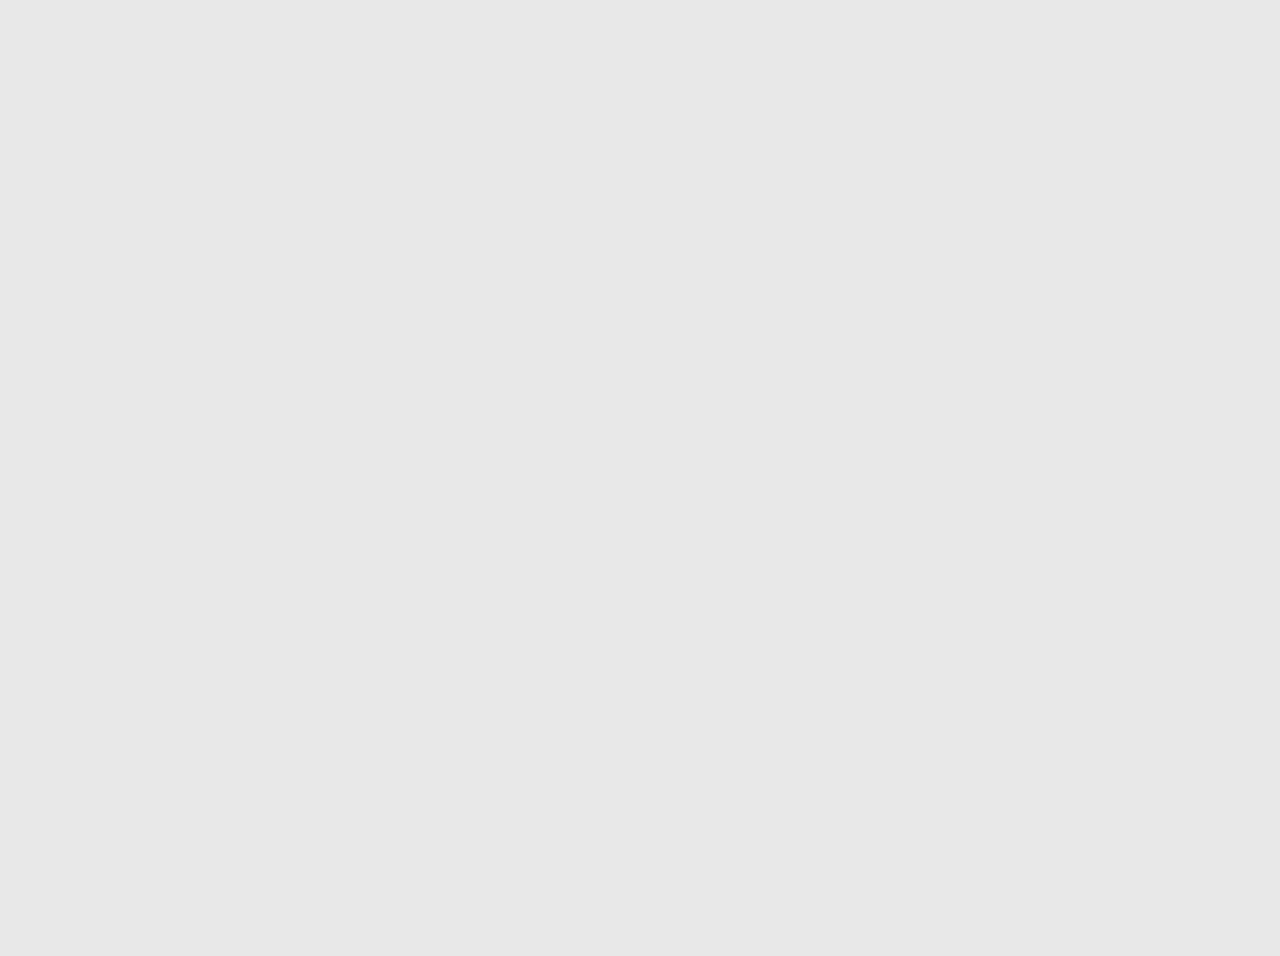
==== index.html @ f7aca6f8 "Publicar carteirinha ULife Priscila" ====
<!doctype html><html lang="pt-BR"><head><meta charset="utf-8"><meta name="viewport" content="width=device-width,initial-scale=1"><title>Acessos rápidos — Priscila</title><link rel="stylesheet" href="styles.css"></head><body><main class="phone"><h1>Acessos rápidos</h1><div class="scrim"></div><section class="sheet"><div class="content"><p class="intro">Aponte esse QR Code no leitor da catraca da sua universidade para conseguir entrar no campus</p><div class="qr"><img src="qr-code.svg" alt="QR Code de acesso"><img class="overlay" src="qr-overlay.svg" alt=""></div><div class="notice"><img src="info.svg" alt=""><span>Por segurança, este código é dinâmico e será atualizado</span></div><article class="card"><div class="portrait"><img src="profile-circle.svg" alt=""><img src="profile.svg" alt=""></div><img class="brand" src="logo.png" alt="São Judas"><div class="details"><strong>PRISCILA APARECIDA DOS SANTOS REIS</strong><span>MARKETING</span><div><span>Aluno</span><a href="tel:35275098871">35275098871</a></div></div><div class="by">By <img src="santander.svg" alt="Santander"></div></article><img class="ad" src="gemini-banner.png" alt="Google Gemini"></div></section></main></body></html>
---- styles.css ----
:root{font-family:Inter,Arial,sans-serif}*{box-sizing:border-box}body{margin:0;background:#e8e8e8}.phone{background:#f0f0f0;height:100dvh;max-width:440px;min-height:680px;margin:auto;position:relative;overflow:hidden}.phone h1{position:absolute;z-index:1;top:61px;left:14px;margin:0;font-size:27px;font-weight:400}.scrim{position:absolute;inset:0;background:#0006}.sheet{position:absolute;inset:134px 0 0;background:#fff;border-radius:45px 45px 0 0;overflow-y:auto;scrollbar-width:none}.content{min-height:900px;padding:99px 24px 64px}.intro{color:#383838;font-size:17.92px;line-height:27px;text-align:center;margin:0 auto;width:min(323px,100%)}.qr{width:210px;height:210px;margin:20px auto 16px;position:relative}.qr>img{width:100%;height:100%}.qr .overlay{position:absolute;inset:11.4% 11.6%;width:auto;height:auto}.notice{background:#f2f2f2;display:flex;gap:22px;align-items:center;min-height:62px;padding:13px 14px}.notice img{width:28px;height:28px;flex:none}.notice span{font-size:17px;line-height:21px}.card{position:relative;background:#20089c;border-radius:17px;color:#fff;min-height:228px;margin-top:36px;padding:17px 15px}.portrait{position:relative;width:88px;height:88px}.portrait img:first-child{position:absolute;width:88px;height:88px}.portrait img:last-child{position:absolute;width:51px;height:55px;left:19px;top:23px}.brand{position:absolute;width:93px;height:28px;object-fit:cover;right:17px;top:23px}.details{position:absolute;left:15px;right:15px;bottom:17px;display:flex;flex-direction:column;gap:3px;font-size:17px;line-height:21px}.details strong{font-weight:500;line-height:1.25;overflow-wrap:anywhere}.details>span{letter-spacing:-.5px}.details div{display:flex;gap:25px;align-items:center}.details a{color:#fff;text-decoration:underline;overflow-wrap:anywhere}.by{position:absolute;right:15px;bottom:16px;display:flex;align-items:center;gap:3px;font-size:14px}.by img{width:82px;height:18px;object-fit:contain}.ad{display:block;width:100%;height:105px;object-fit:cover;border-radius:23px;margin:39px auto 0}@media(max-width:390px){.phone h1{top:45px}.sheet{top:114px}.content{padding-left:16px;padding-right:16px}.card{margin-left:8px;margin-right:8px;min-height:246px}.details{font-size:clamp(13px,4.25vw,17px);bottom:17px}.details strong{max-width:100%;padding-right:0}.by{font-size:12px}.by img{width:72px}.notice{gap:15px}.notice span{font-size:16px}}@media(min-width:600px){body{display:grid;min-height:100vh;place-items:center}.phone{height:956px;box-shadow:0 12px 42px #0003}}
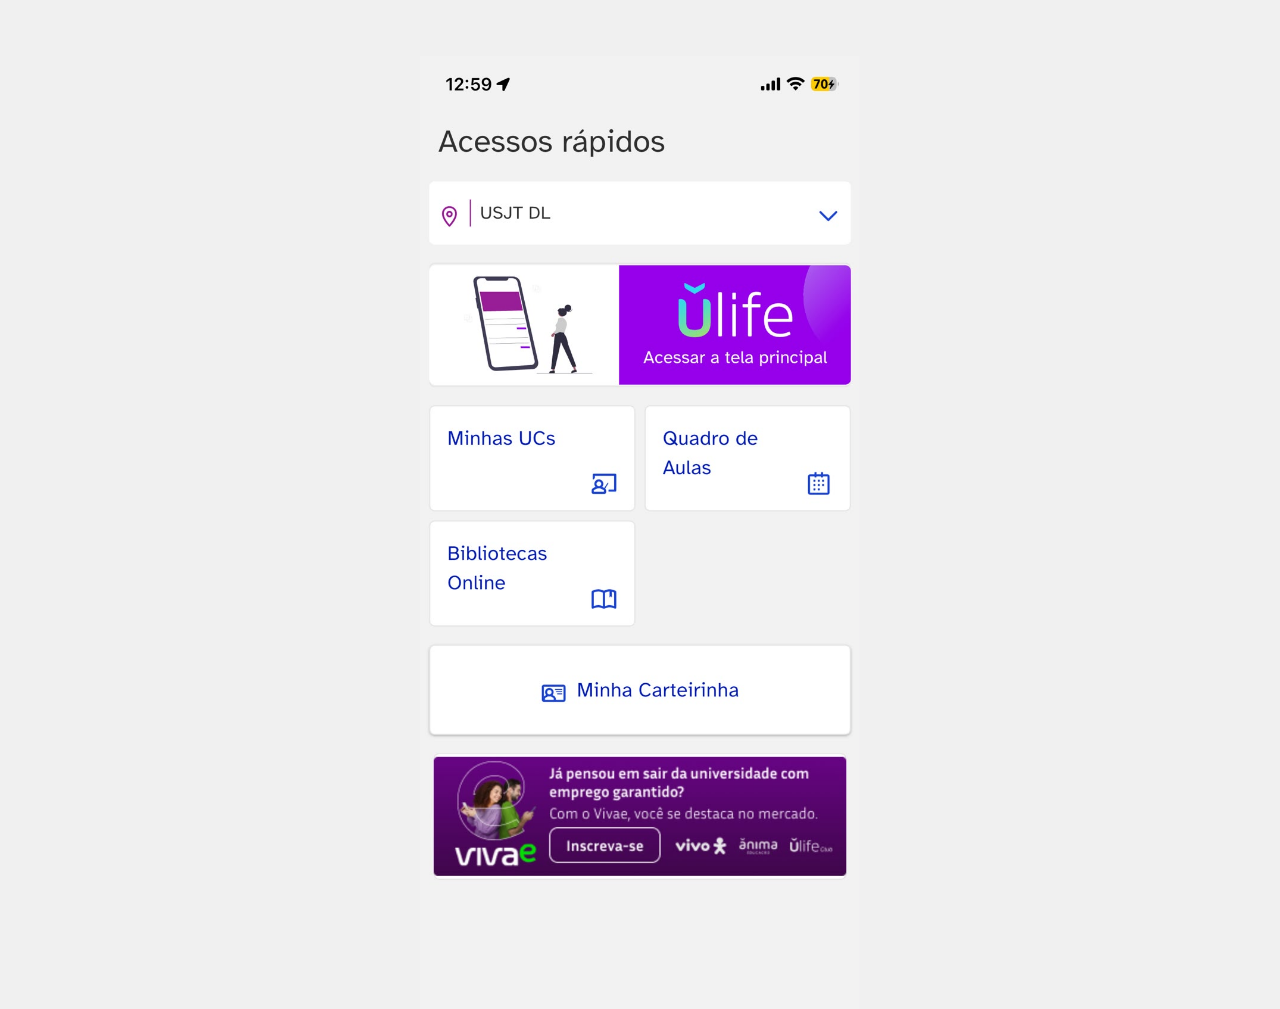
==== commit 911296f1: "Add inline styles to index.html for layout Added inline styles for improved layout and appearance." ====
--- a/index.html
+++ b/index.html
@@ -1 +1 @@
-<!doctype html><html lang="pt-BR"><head><meta charset="utf-8"><meta name="viewport" content="width=device-width,initial-scale=1"><title>Acessos rápidos — Priscila</title><link rel="stylesheet" href="styles.css"></head><body><main class="phone"><h1>Acessos rápidos</h1><div class="scrim"></div><section class="sheet"><div class="content"><p class="intro">Aponte esse QR Code no leitor da catraca da sua universidade para conseguir entrar no campus</p><div class="qr"><img src="qr-code.svg" alt="QR Code de acesso"><img class="overlay" src="qr-overlay.svg" alt=""></div><div class="notice"><img src="info.svg" alt=""><span>Por segurança, este código é dinâmico e será atualizado</span></div><article class="card"><div class="portrait"><img src="profile-circle.svg" alt=""><img src="profile.svg" alt=""></div><img class="brand" src="logo.png" alt="São Judas"><div class="details"><strong>PRISCILA APARECIDA DOS SANTOS REIS</strong><span>MARKETING</span><div><span>Aluno</span><a href="tel:35275098871">35275098871</a></div></div><div class="by">By <img src="santander.svg" alt="Santander"></div></article><img class="ad" src="gemini-banner.png" alt="Google Gemini"></div></section></main></body></html>
+<!doctype html><html lang="pt-BR"><meta charset="utf-8"><meta name="viewport" content="width=device-width,initial-scale=1"><title>Acessos rápidos</title><style>body{margin:0;background:#f0f0f0}main{max-width:440px;min-height:100dvh;margin:auto;position:relative;background:#f0f0f0}img{width:100%;height:auto;display:block;padding-top:56px}.card-link{position:absolute;left:23%;top:65%;width:54%;height:5%;}</style><main><img src="landing-background.png" alt="Acessos rápidos"><a class="card-link" href="carteirinha.html" aria-label="Minha carteirinha"></a></main>
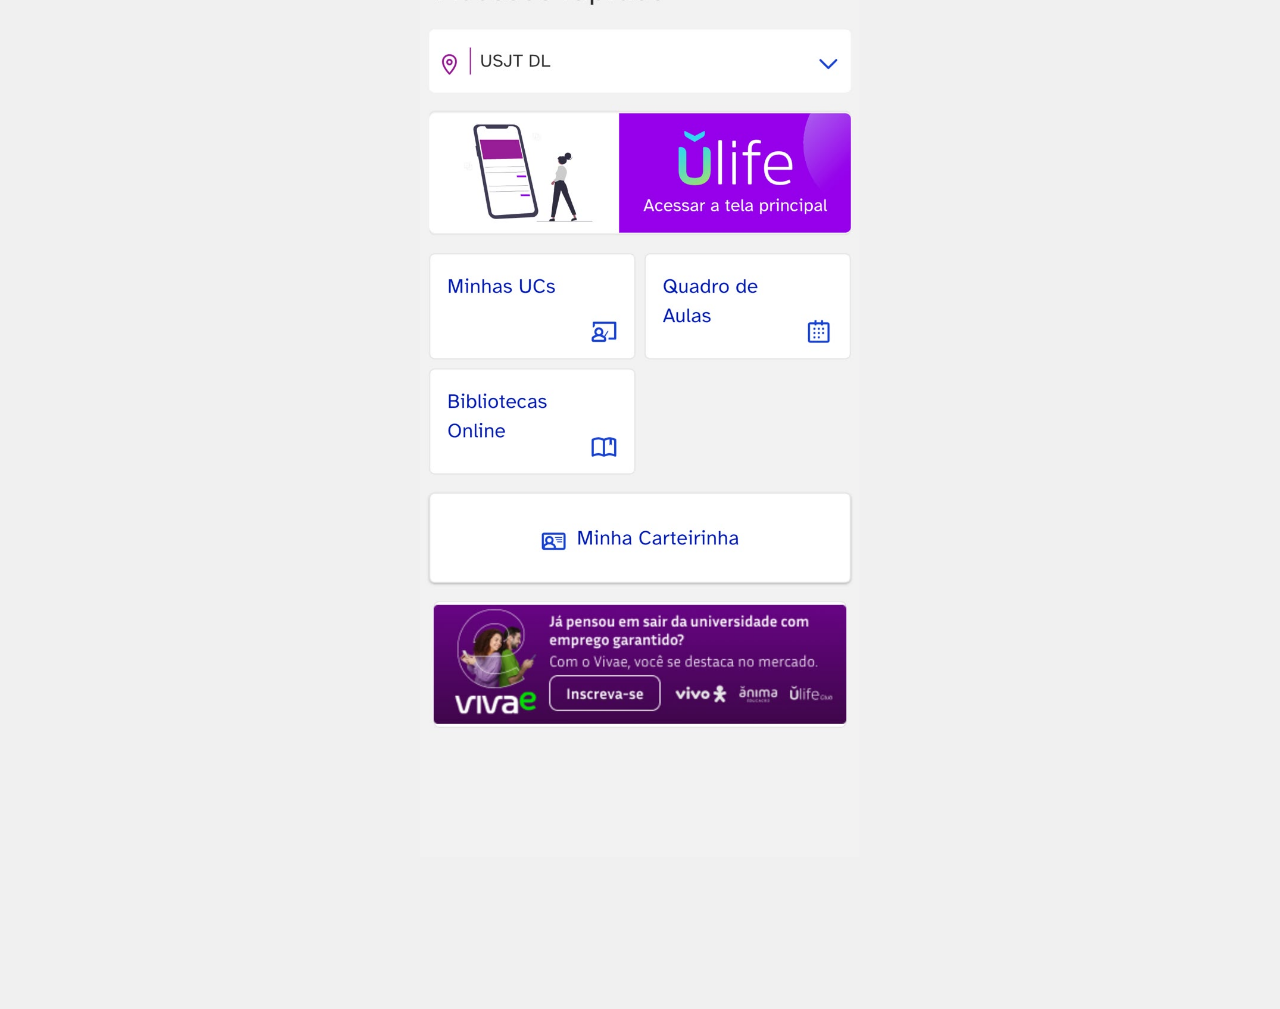
==== commit 08d87a85: "Refine layout and positioning in index.html Added overflow hidden to main and adjusted card-link pos" ====
--- a/index.html
+++ b/index.html
@@ -1 +1 @@
-<!doctype html><html lang="pt-BR"><meta charset="utf-8"><meta name="viewport" content="width=device-width,initial-scale=1"><title>Acessos rápidos</title><style>body{margin:0;background:#f0f0f0}main{max-width:440px;min-height:100dvh;margin:auto;position:relative;background:#f0f0f0}img{width:100%;height:auto;display:block;padding-top:56px}.card-link{position:absolute;left:23%;top:65%;width:54%;height:5%;}</style><main><img src="landing-background.png" alt="Acessos rápidos"><a class="card-link" href="carteirinha.html" aria-label="Minha carteirinha"></a></main>
+<!doctype html><html lang="pt-BR"><meta charset="utf-8"><meta name="viewport" content="width=device-width,initial-scale=1"><title>Acessos rápidos</title><style>body{margin:0;background:#f0f0f0}main{max-width:440px;min-height:100dvh;margin:auto;position:relative;background:#f0f0f0;overflow:hidden}img{width:100%;height:auto;display:block;padding-top:56px;transform:translateY(calc(-56px - 7.5vw))}.card-link{position:absolute;left:23%;top:calc(65% - 56px - 7.5vw);width:54%;height:9.5%;}</style><main><img src="landing-background.png" alt="Acessos rápidos"><a class="card-link" href="carteirinha.html" aria-label="Minha carteirinha"></a></main>
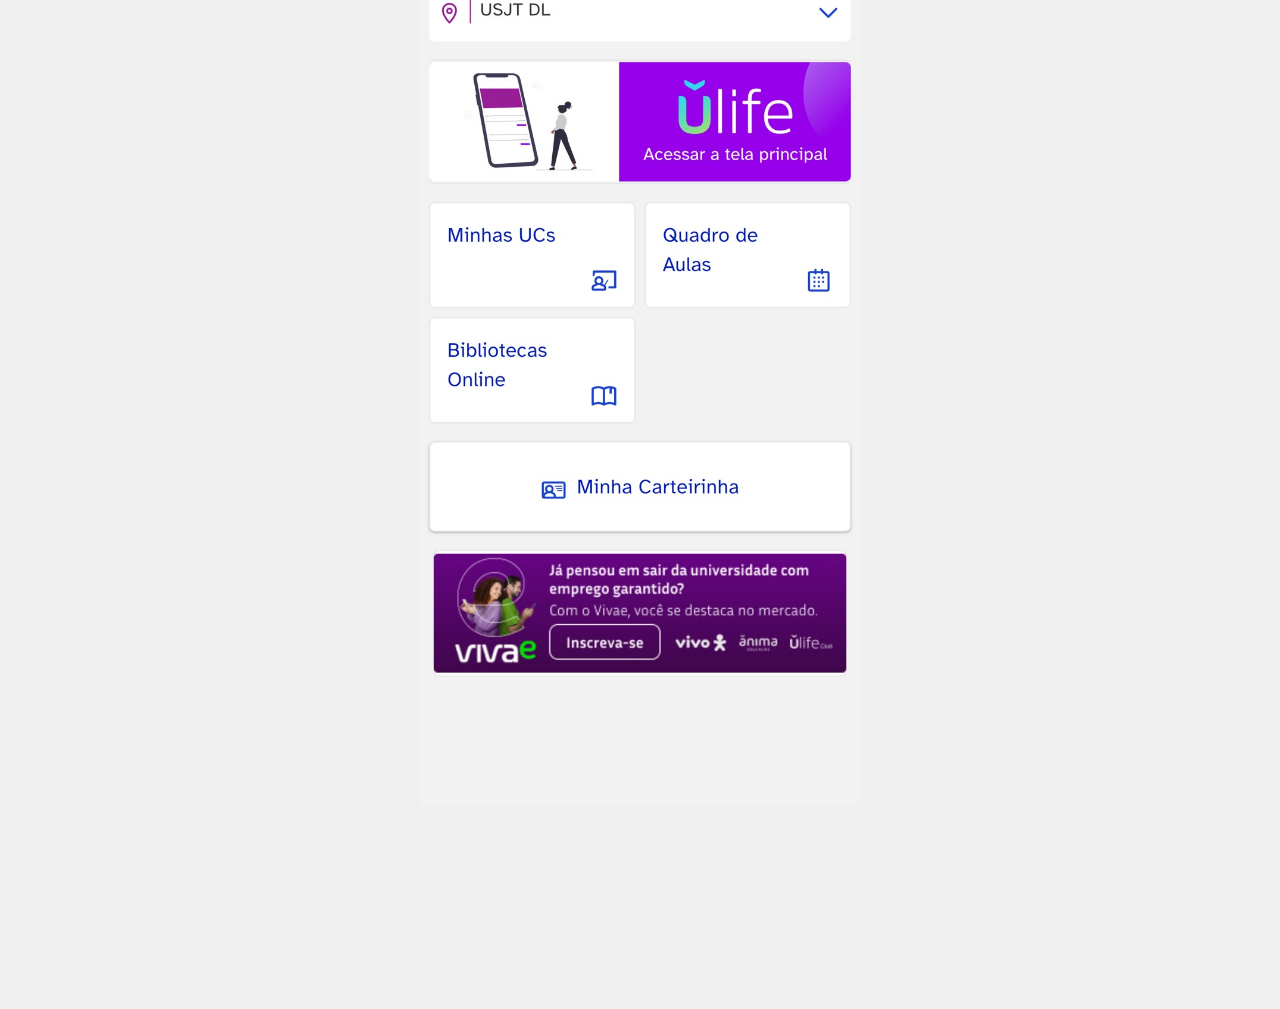
==== commit d42ab614: "Update image translation in index.html Adjusted image positioning in the main layout." ====
--- a/index.html
+++ b/index.html
@@ -1 +1 @@
-<!doctype html><html lang="pt-BR"><meta charset="utf-8"><meta name="viewport" content="width=device-width,initial-scale=1"><title>Acessos rápidos</title><style>body{margin:0;background:#f0f0f0}main{max-width:440px;min-height:100dvh;margin:auto;position:relative;background:#f0f0f0;overflow:hidden}img{width:100%;height:auto;display:block;padding-top:56px;transform:translateY(calc(-56px - 7.5vw))}.card-link{position:absolute;left:23%;top:calc(65% - 56px - 7.5vw);width:54%;height:9.5%;}</style><main><img src="landing-background.png" alt="Acessos rápidos"><a class="card-link" href="carteirinha.html" aria-label="Minha carteirinha"></a></main>
+<!doctype html><html lang="pt-BR"><meta charset="utf-8"><meta name="viewport" content="width=device-width,initial-scale=1"><title>Acessos rápidos</title><style>body{margin:0;background:#f0f0f0}main{max-width:440px;min-height:100dvh;margin:auto;position:relative;background:#f0f0f0;overflow:hidden}img{width:100%;height:auto;display:block;padding-top:56px;transform:translateY(calc(-56px - 11.5vw))}.card-link{position:absolute;left:23%;top:calc(65% - 56px - 11.5vw);width:54%;height:9.5%;}</style><main><img src="landing-background.png" alt="Acessos rápidos"><a class="card-link" href="carteirinha.html" aria-label="Minha carteirinha"></a></main>
